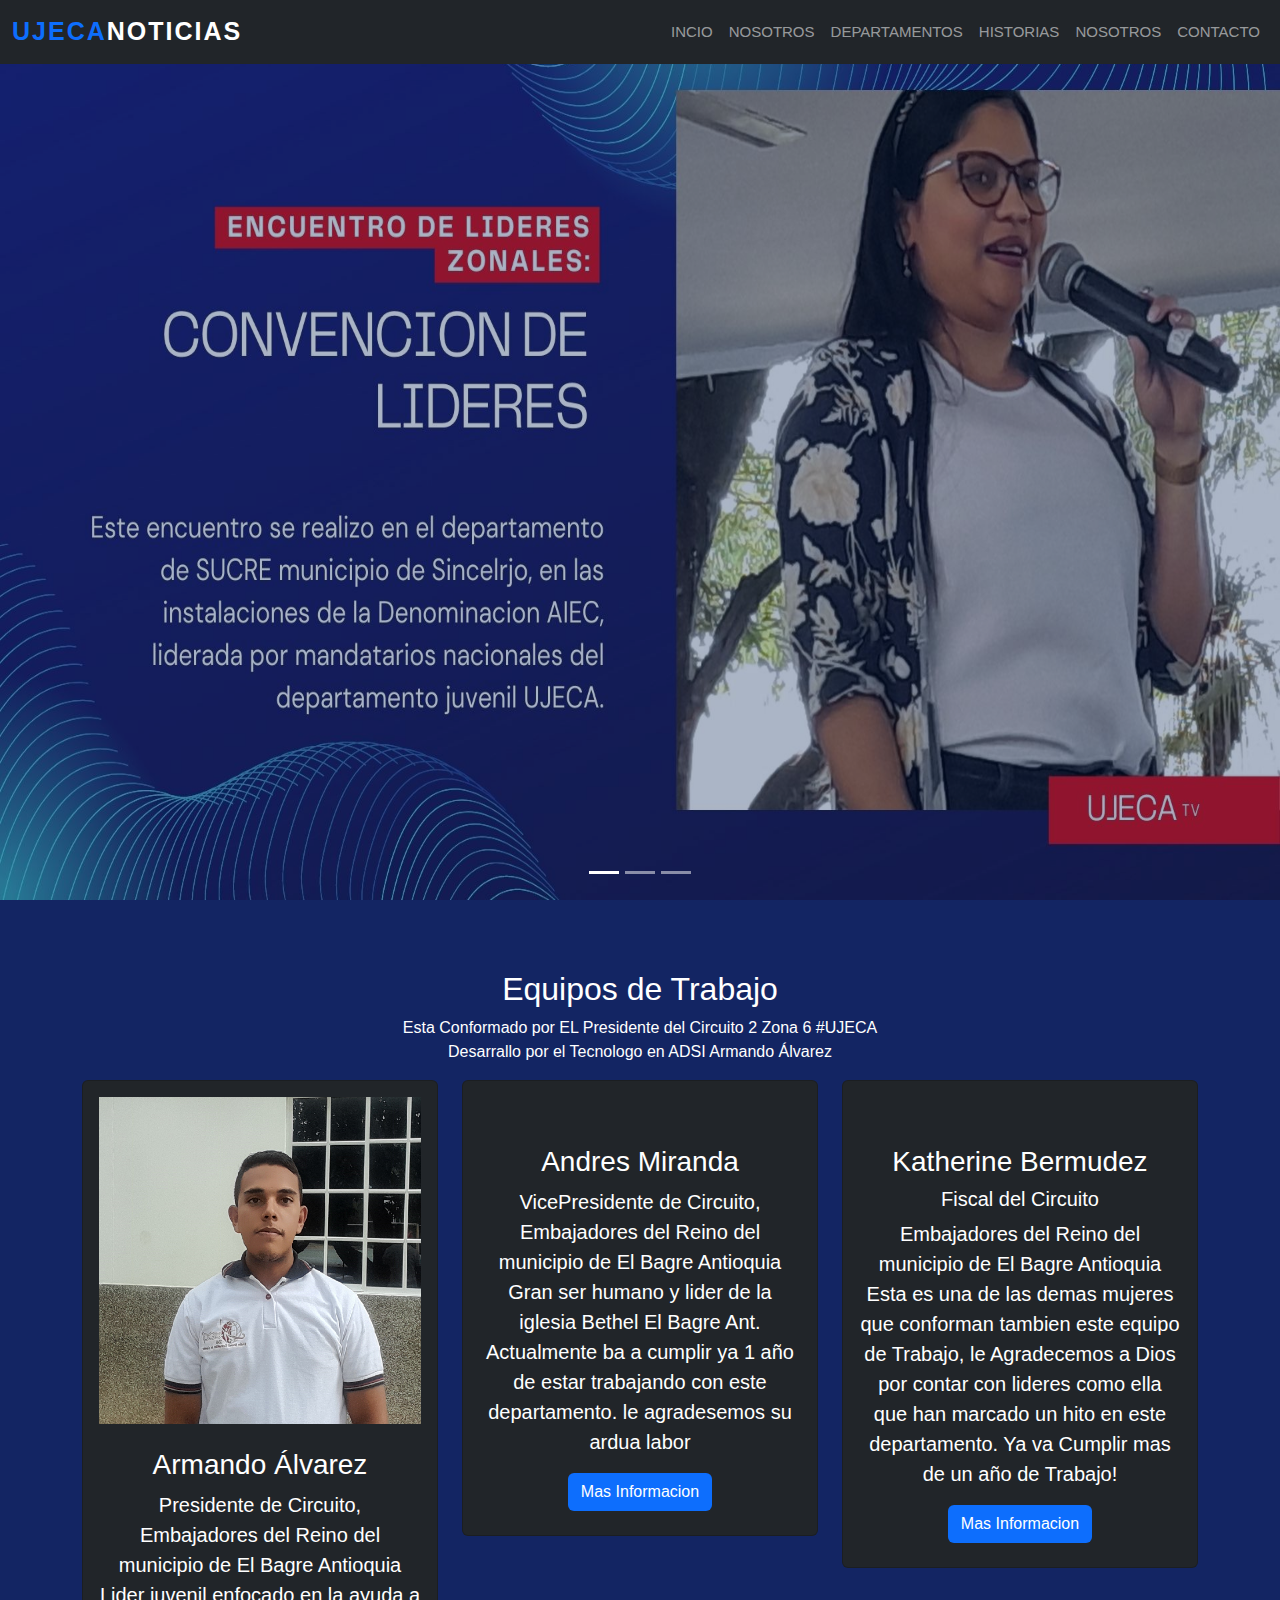
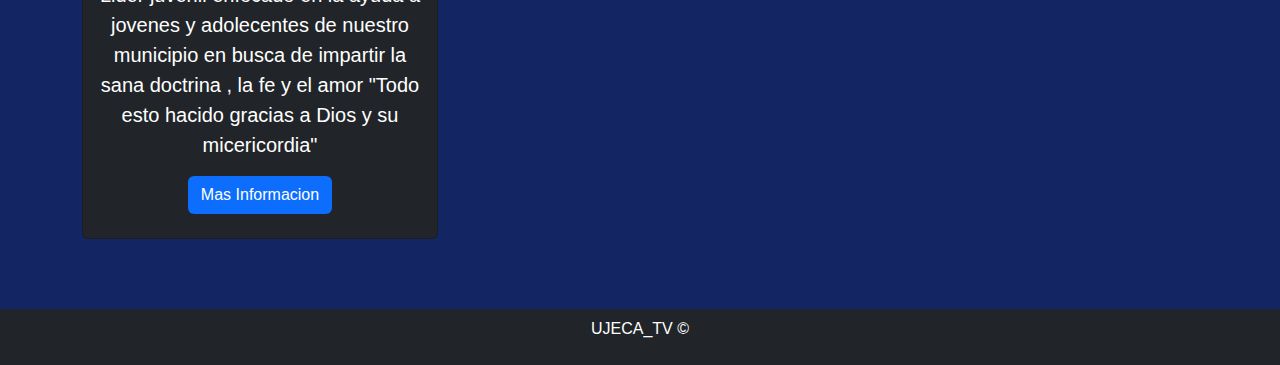
==== Nosotros.html @ 95e1b117 "atual" ====
<!DOCTYPE html>
<html lang="en">

<head>
    <meta charset="UTF-8">
    <meta http-equiv="X-UA-Compatible" content="IE=edge">
    <meta name="viewport" content="width=device-width, initial-scale=1.0">
    <title>Nosotros</title>
    <link href="https://cdn.jsdelivr.net/npm/bootstrap@5.3.0-alpha1/dist/css/bootstrap.min.css" rel="stylesheet">
    <link rel="stylesheet" href="https://cdn.jsdelivr.net/npm/bootstrap-icon@1.7.2/font/bootstrap-icon.css">
    <link rel="stylesheet" href="style.css">
</head>
</head>

<body>
    <nav class="navbar navbar-expand-md navbar-dark fixed-top bg-dark ">
        <div class="container-fluid">

            <a href="#" class="navbar-brand"> <span class="text-primary"> UJECA</span>Noticias</a>
            <button class="navbar-toggler" type="button" data-bs-toggle="collapse" data-bs-target="#navbarS"
                aria-controls="nabvarS" aria-expanded="false" aria-label="Toggle navigation">
                <span class="navbar-toggler-icon"></span>

            </button>
            <div class="collapse navbar-collapse" id="navbarS">
                <ul class="navbar-nav ms-auto mb-2 mb-lg-0">

                    <li class="nav-item">
                        <a href="index.html" class="nav-link">Incio</a>
                    </li>
                    <li class="nav-item">
                        <a href="Nosotros.html" class="nav-link">Nosotros</a>
                    </li>
                    <li class="nav-item">
                        <a href="#" class="nav-link">Departamentos</a>
                    </li>
                    <li class="nav-item">
                        <a href="Historias.html" class="nav-link">Historias</a>
                    </li>
                    <li class="nav-item">
                        <a href="#" class="nav-link">Nosotros</a>
                    </li>
                    <li class="nav-item">
                        <a href="#" class="nav-link">Contacto</a>
                    </li>
                </ul>

            </div>
        </div>

    </nav>

    <div id="carouselE" class="carousel slide" data-bs-ride="carousel">
        <div class="carousel-indicators">
            <button type="button" data-bs-target="#carouselE" data-bs-slide-to="0" class="active" aria-current="true"
                aria-label="Slide 1"></button>

            <button type="button" data-bs-target="#carouselE" data-bs-slide-to="1" aria-current="true"
                aria-label="Slide 2"></button>
            <button type="button" data-bs-target="#carouselE" data-bs-slide-to="2" aria-current="true"
                aria-label="Slide 3"></button>

        </div>
        <div class="carousel-inner">
            <div class="carousel-item active">
                <img src="img/Morado Turquesa y Amarillo Ilustrativo Personaje Entrenamiento  Video Explicativo.png"
                    class="d-block w-100" alt="">
            </div>

            <div class="carousel-item active">
                <img src="img/Tu Canal favorito.png" class="d-block w-100" alt="">
            </div>
            <div class="carousel-item active">
                <img src="img/2.jpg" class="d-block w-100" alt="">
            </div>

        </div>

    </div>
    <section class="portfolio section-padding">

        <div class="container">

            <div class="row">
                <div class="col-md-12">
                    <div class="section-header text-center text-white pb-8">
                        <h2>Equipos de Trabajo</h2>
                        <p>Esta Conformado por EL Presidente del Circuito 2 Zona 6 #UJECA <br> Desarrallo por el Tecnologo en ADSI Armando Álvarez</p>

                    </div>

                </div>
            </div>
            <div class="row">
                <div class="col-12 col-md-12 col-lg-4">
                    <div class="card text-linght text-center bg-dark pb-2 ">
                        <div class="card-body text-white">
                            <div class="img-area mb-4">
                                <img src="img/fundador.png" class="img-fluid" alt="">

                            </div>
                            <h3>Armando Álvarez</h3>
                            <p class="lead">
                                Presidente de Circuito, Embajadores del Reino del municipio de El Bagre Antioquia
                               Lider juvenil enfocado en la ayuda a jovenes y adolecentes de nuestro municipio en busca de impartir la sana doctrina , la fe y el amor 
                               "Todo esto hacido gracias a Dios y su micericordia"
                            </p>
                            <button class="btn bg-primary text-white"> Mas Informacion</button>
                        </div>
                    </div>
                </div>
                <div class="col-12 col-md-12 col-lg-4">
                    <div class="card text-linght text-center bg-dark pb-2 ">
                        <div class="card-body text-white">
                            <div class="img-area mb-4">
                                <img src="img/portada-2.png" class="img-fluid" alt="">

                            </div>
                            <h3>Andres Miranda</h3>
                            <p class="lead">
                                VicePresidente de Circuito, Embajadores del Reino del municipio de El Bagre Antioquia
                                 Gran ser humano y lider de la iglesia Bethel El Bagre Ant.
                                Actualmente ba a cumplir ya 1 año de estar trabajando con este departamento.
                                le agradesemos su ardua labor
                            </p>
                            <button class="btn bg-primary text-white"> Mas Informacion</button>
                        </div>
                    </div>
                </div>
                <div class="col-12 col-md-12 col-lg-4">
                    <div class="card text-linght text-center bg-dark pb-2 ">
                        <div class="card-body text-white">
                            <div class="img-area mb-4">
                                <img src="img/portada-3.png" class="img-fluid" alt="">

                            </div>
                            <h3>Katherine Bermudez</h3>
                            <h5>Fiscal del Circuito</h5>
                            <p class="lead">
                                Embajadores del Reino del municipio de El Bagre Antioquia
                                Esta es una de las demas mujeres que conforman tambien este equipo de Trabajo, le Agradecemos a Dios por contar
                                con lideres como ella que han marcado un hito en este departamento.
                                Ya va Cumplir mas de un año de Trabajo!
                            </p>                            
                            <button class="btn bg-primary text-white"> Mas Informacion</button>
                        </div>
                    </div>
                </div>

            </div>
        </div>

    </section>

    <footer class="bg-dark p-2 text-center">
        <div class="container">
            <p class="text-white"> UJECA_TV &copy;</p>
        </div>
    </footer>


    <script src="https://cdn.jsdelivr.net/npm/bootstrap@5.3.0-alpha1/dist/js/bootstrap.bundle.min.js"
        integrity="sha384-w76AqPfDkMBDXo30jS1Sgez6pr3x5MlQ1ZAGC+nuZB+EYdgRZgiwxhTBTkF7CXvN"
        crossorigin="anonymous"></script>

</body>

</html>
---- style.css ----
*{
    font-family: Arial, Helvetica, sans-serif;
}

body{
    background: #132563;
}

.section-padding{
    padding: 70px 0;
}

.carousel-item {
    height: 100vh;
    min-height: 380px;
    
    
}

.carousel-caption {
 bottom: 200px;
 z-index: 2;
}
.carousel-caption h5{
    font-size: 45px;
    text-transform: uppercase;
    letter-spacing: 2px;
    margin-top: 25px;
}
 
.carousel-caption p {
    width: 60%;
    margin: auto;
    font-size: 18px;
    line-height: 1.9;
}

.carousel-inner::before{
    content: '';
    position: absolute;
    width: 100%;
    height: 100%;
    top: 0;
    left: 0;
    background: rgba(0, 30, 82, 0.327);
    z-index: 1;
}


.navbar-nav a{
    font-size: 15px;
    text-transform: uppercase;
    font-weight: 500;
}
.navbar-dark .navbar-brand{
    color: #fff;
    font-size: 25px;
    text-transform: uppercase;
    font-weight: bold;
    letter-spacing: 2px;

}

.navbar-light .navbar-brand:focus, .navbar-light .navbar-brand:hover{
    color: #000;
}

.w-100 {
    height: 100vh;

}

.navbar-toggler {
    padding: 1px 5px;
    font-size: 18px;
    line-height: 0.3;
}

.services .card-body i {
    font-size: 50px;

}

.team .card-body i{
    font-size: 20px;
}

@media(max-width: 767px ) {
    .navbar-nav{
        text-align: center;
    }

    .carousel-item{
        height: 70vh;
    }

    .w-100{
        height: 70vh;
    }

    .carousel-caption{
        bottom: 125px;
    }
    .carousel-caption h5{
        font-size: 17pxs;
    }
    .carousel-caption a{
        padding: 10px 15px;
        font-size: 15px;
    }
    .carousel-caption p{
        width: 100%;
        line-height: 1.7;
        font-size: 12px;

    }
    .about-text{
        padding-top: 50px;
    }
    .card {
        margin-bottom: 30px;
    }
    .section-padding{
        padding: 50px 0;
    }
}
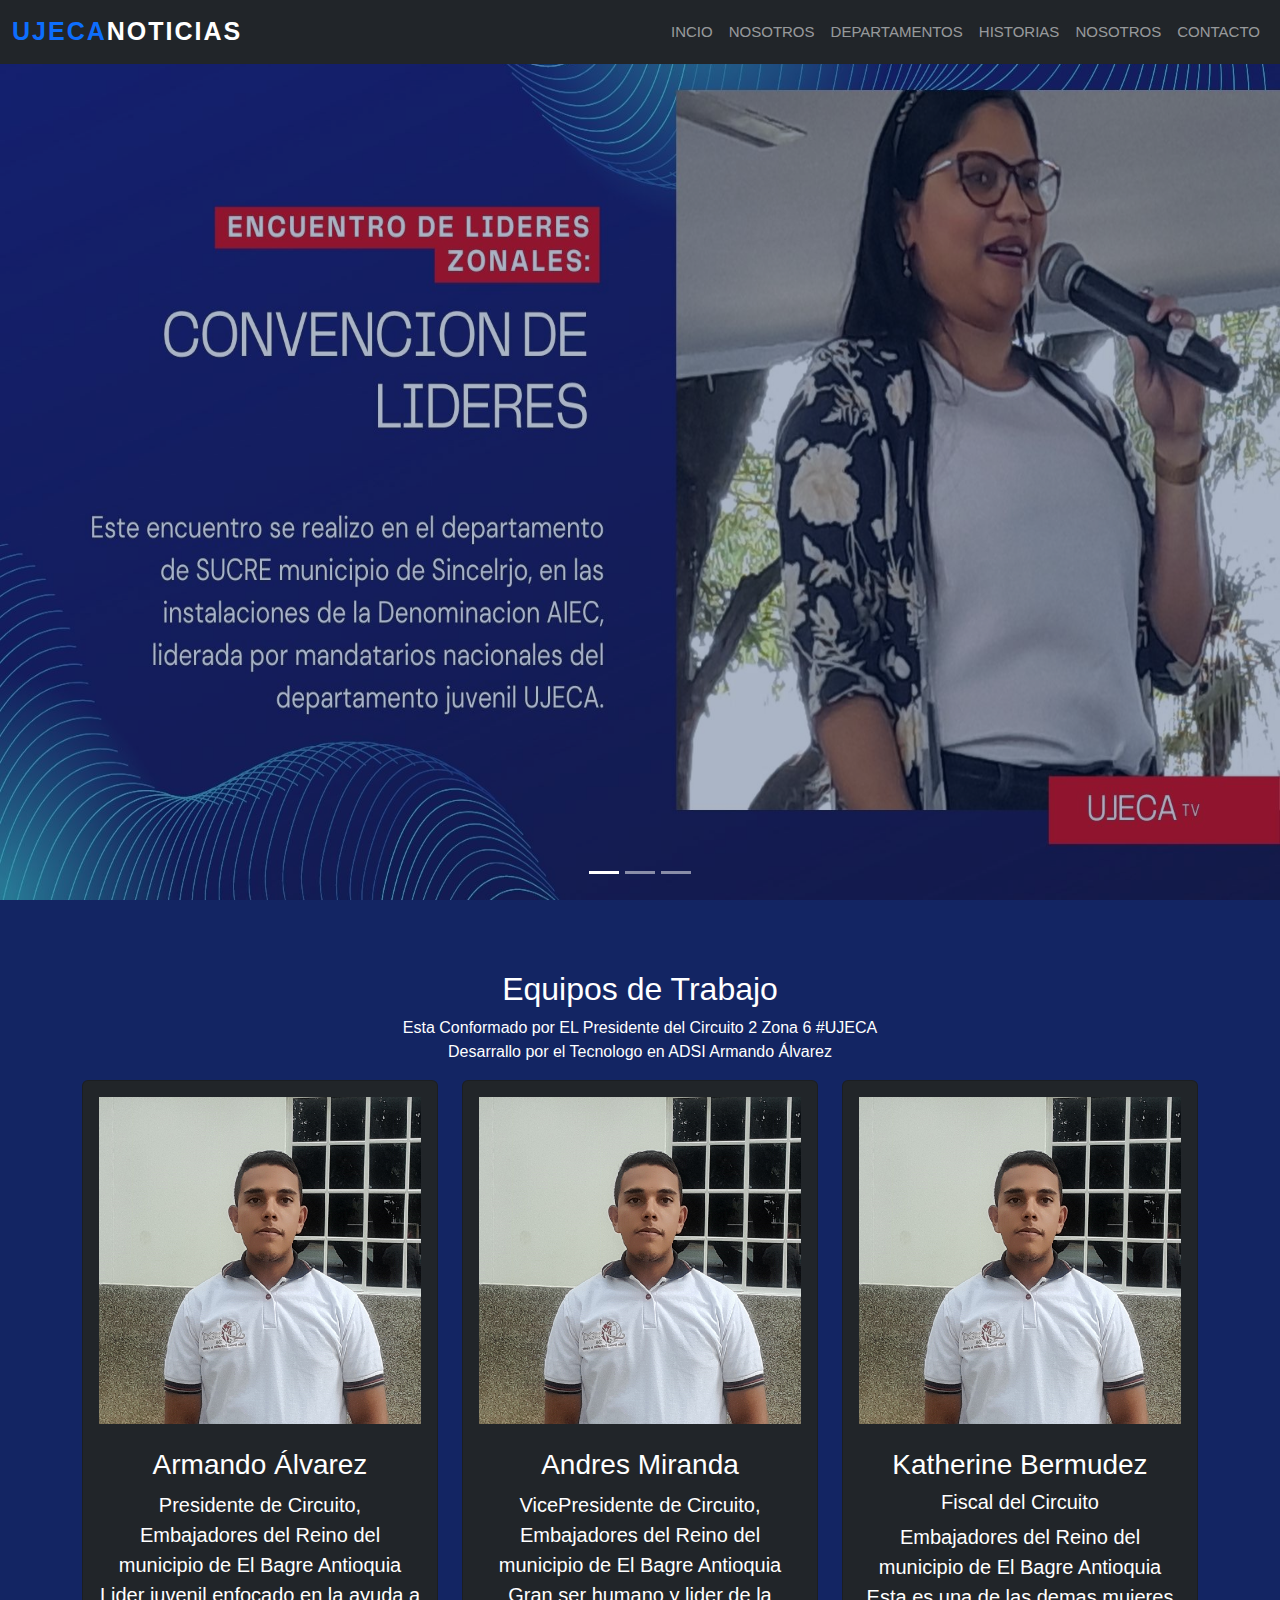
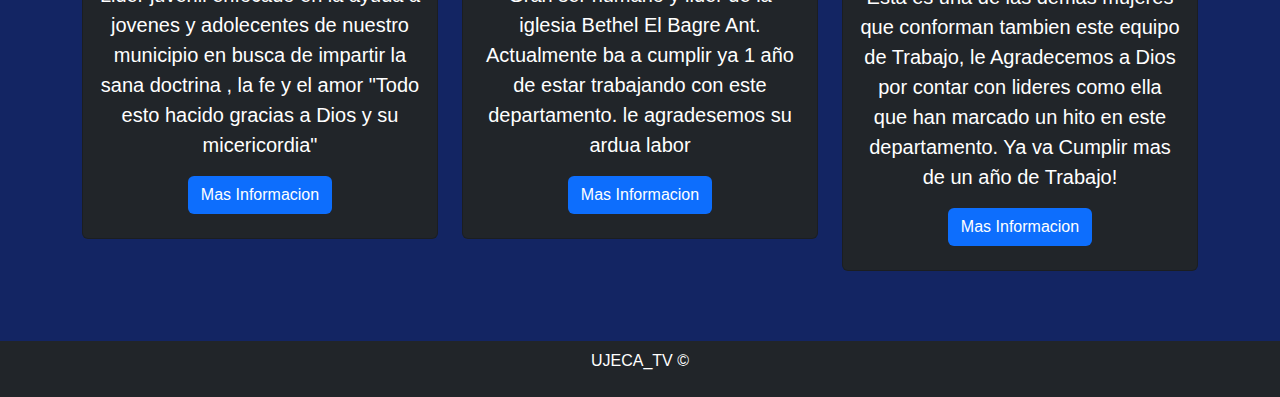
==== commit 5b824bf4: "jol" ====
--- a/Nosotros.html
+++ b/Nosotros.html
@@ -68,7 +68,7 @@
             </div>
 
             <div class="carousel-item active">
-                <img src="img/Tu Canal favorito.png" class="d-block w-100" alt="">
+                <img src="img/ujeca-1.png" class="d-block w-100" alt="">
             </div>
             <div class="carousel-item active">
                 <img src="img/2.jpg" class="d-block w-100" alt="">
@@ -113,7 +113,7 @@
                     <div class="card text-linght text-center bg-dark pb-2 ">
                         <div class="card-body text-white">
                             <div class="img-area mb-4">
-                                <img src="img/portada-2.png" class="img-fluid" alt="">
+                                <img src="img/fundador.png" class="img-fluid" alt="">
 
                             </div>
                             <h3>Andres Miranda</h3>
@@ -131,7 +131,7 @@
                     <div class="card text-linght text-center bg-dark pb-2 ">
                         <div class="card-body text-white">
                             <div class="img-area mb-4">
-                                <img src="img/portada-3.png" class="img-fluid" alt="">
+                                <img src="img/fundador.png" class="img-fluid" alt="">
 
                             </div>
                             <h3>Katherine Bermudez</h3>
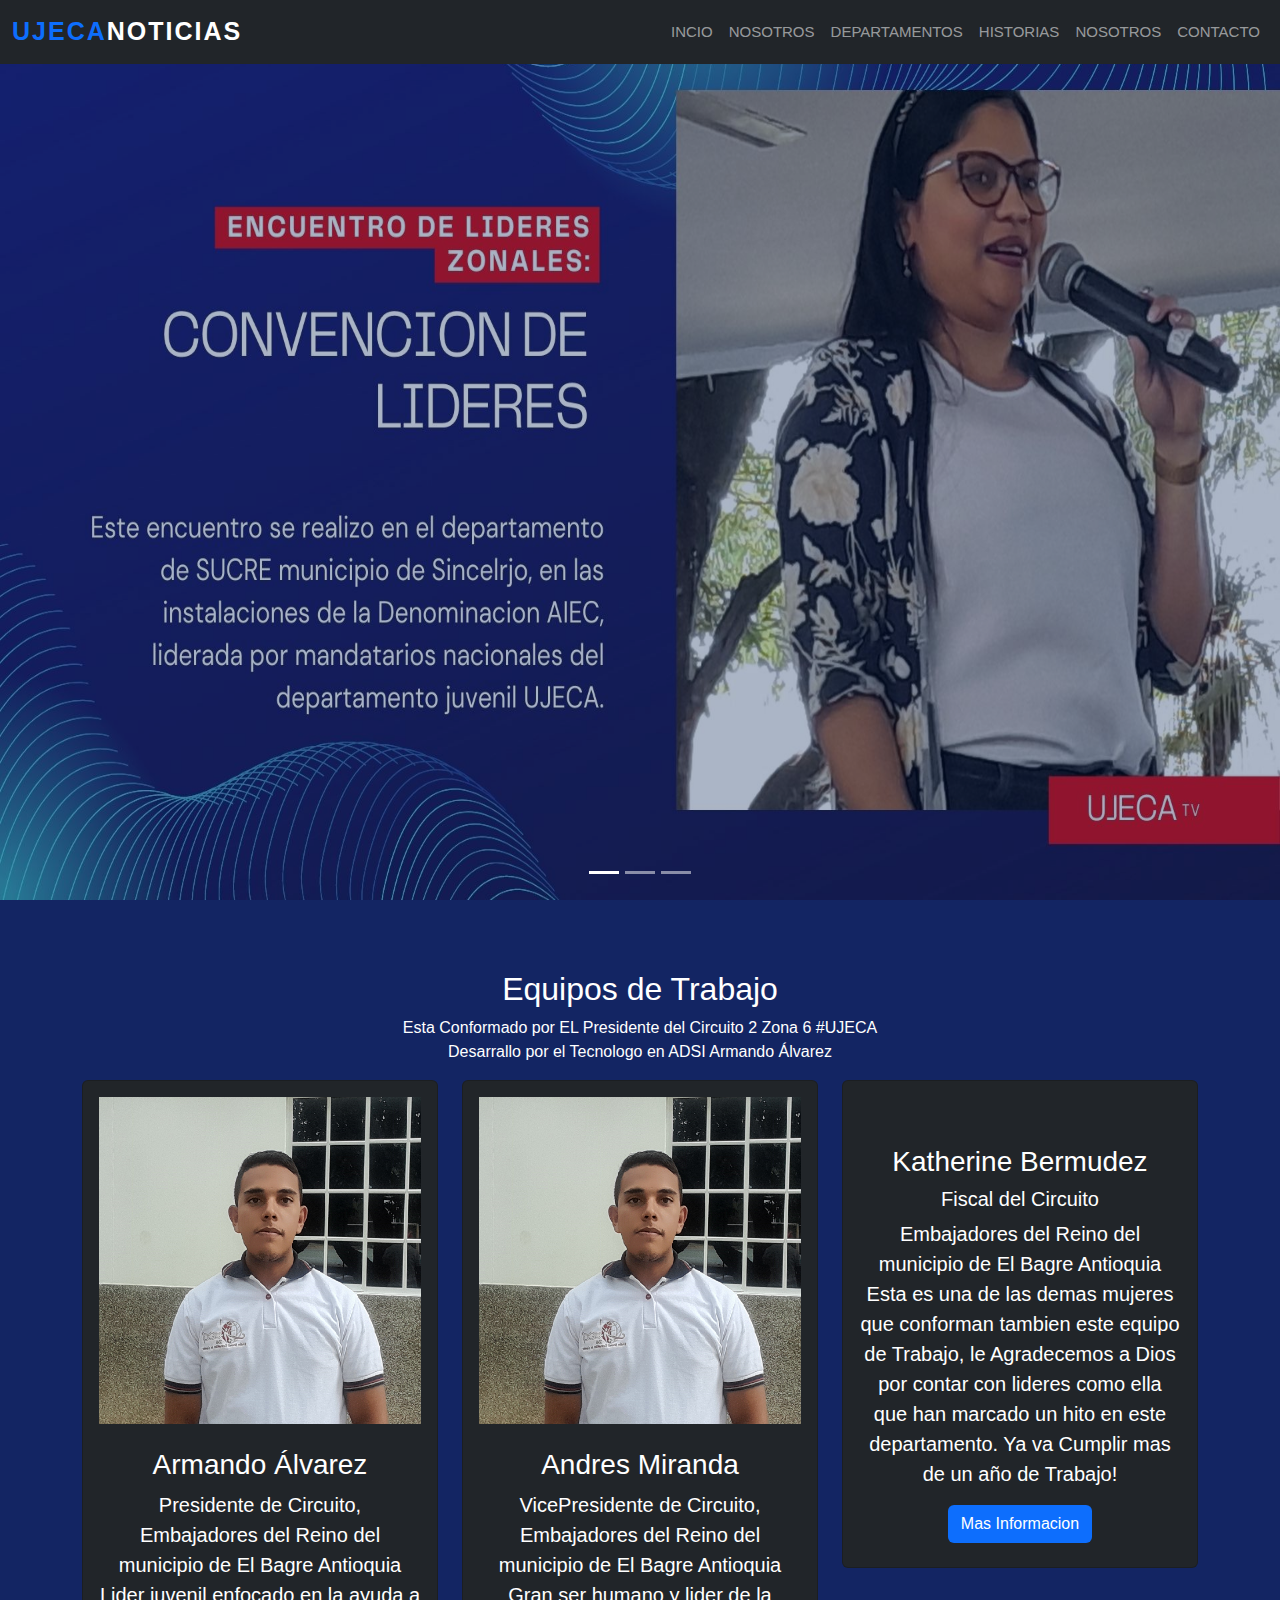
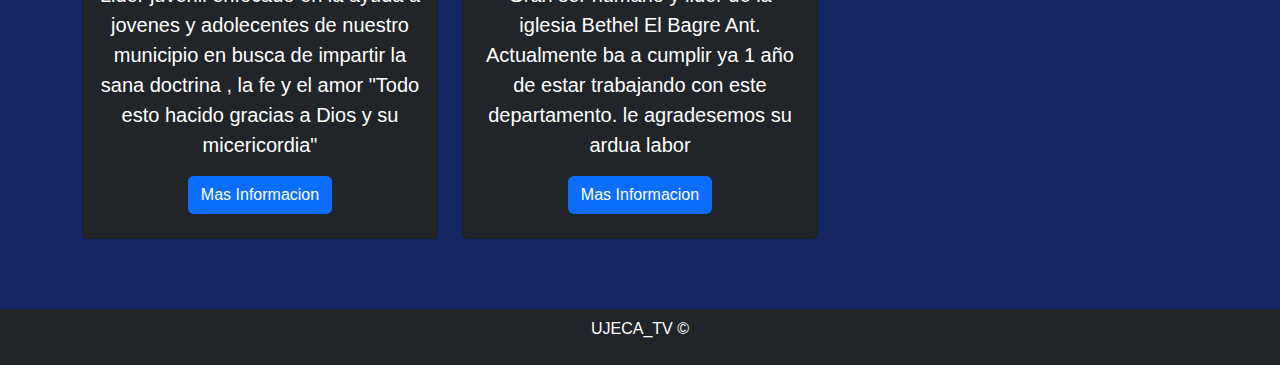
==== commit 3ad5a007: "uilo" ====
--- a/Nosotros.html
+++ b/Nosotros.html
@@ -131,7 +131,7 @@
                     <div class="card text-linght text-center bg-dark pb-2 ">
                         <div class="card-body text-white">
                             <div class="img-area mb-4">
-                                <img src="img/fundador.png" class="img-fluid" alt="">
+                                <img src="img/portada2.png" class="img-fluid" alt="">
 
                             </div>
                             <h3>Katherine Bermudez</h3>
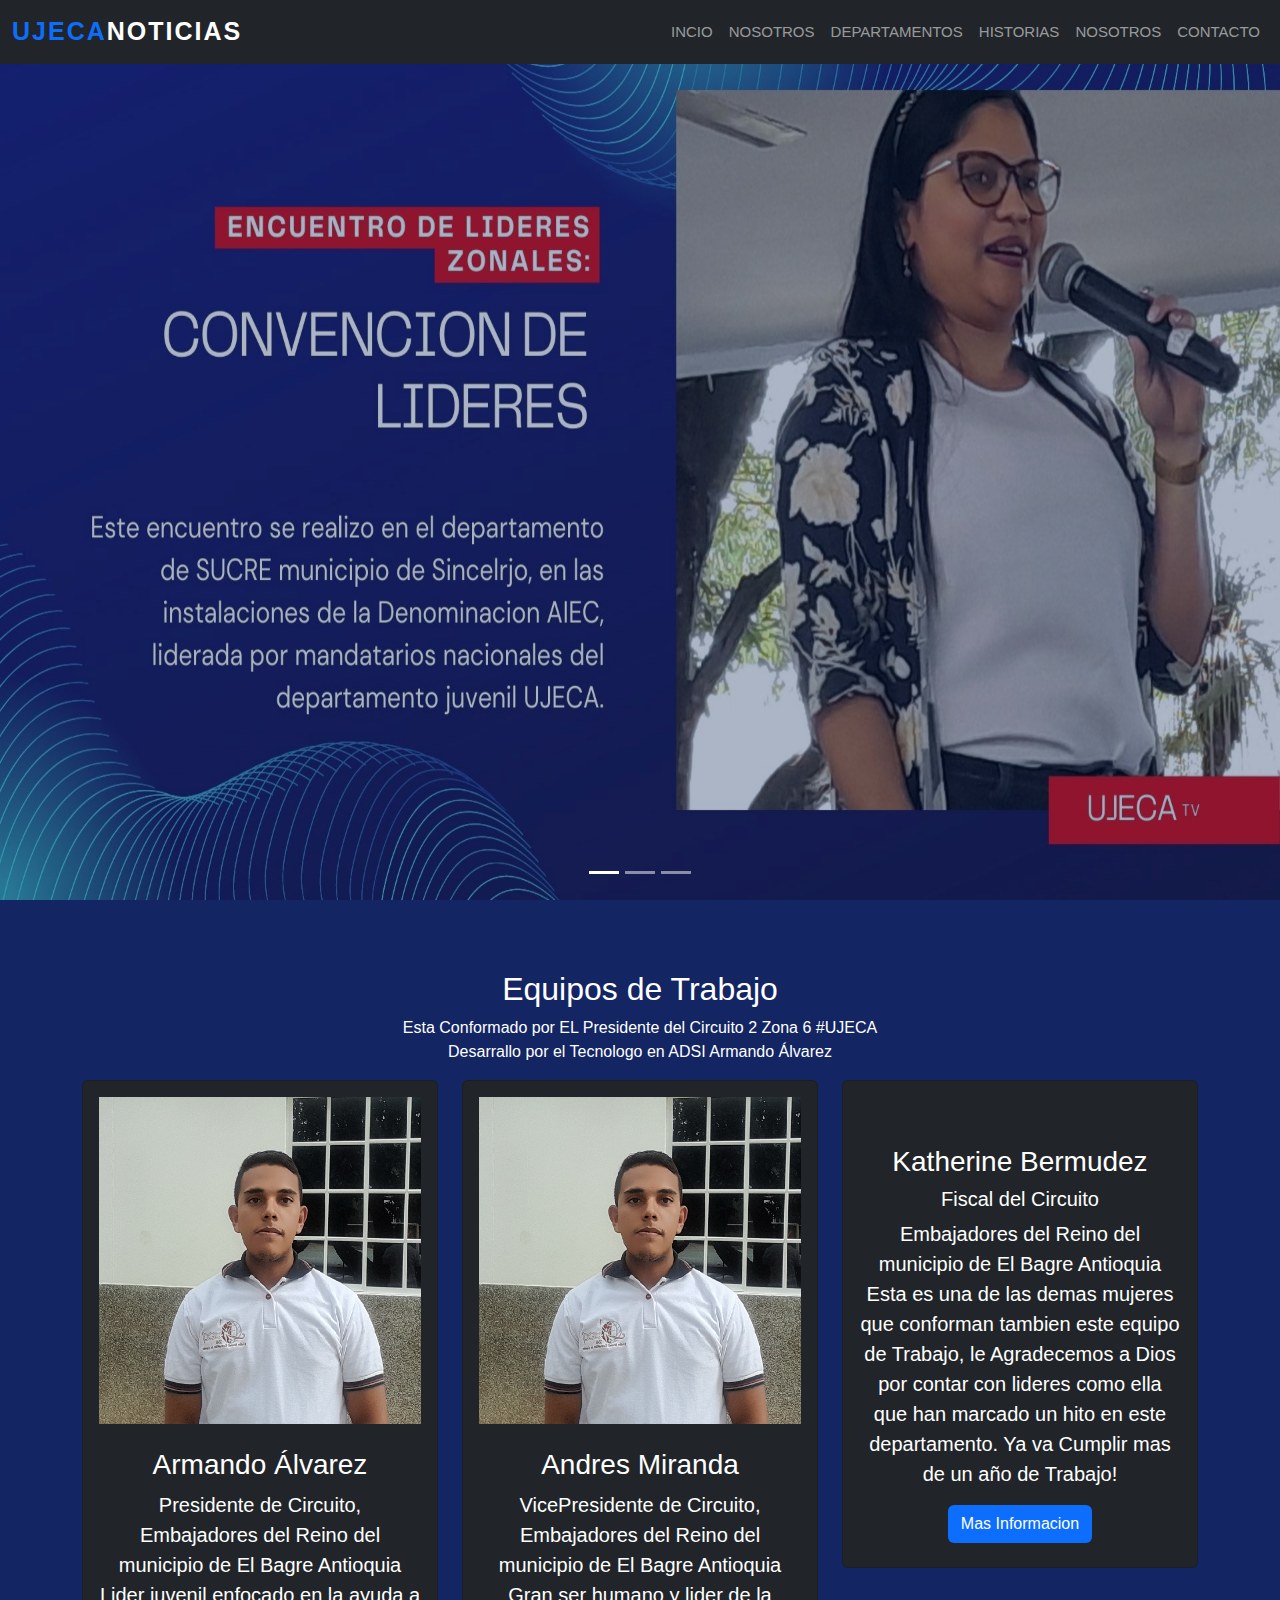
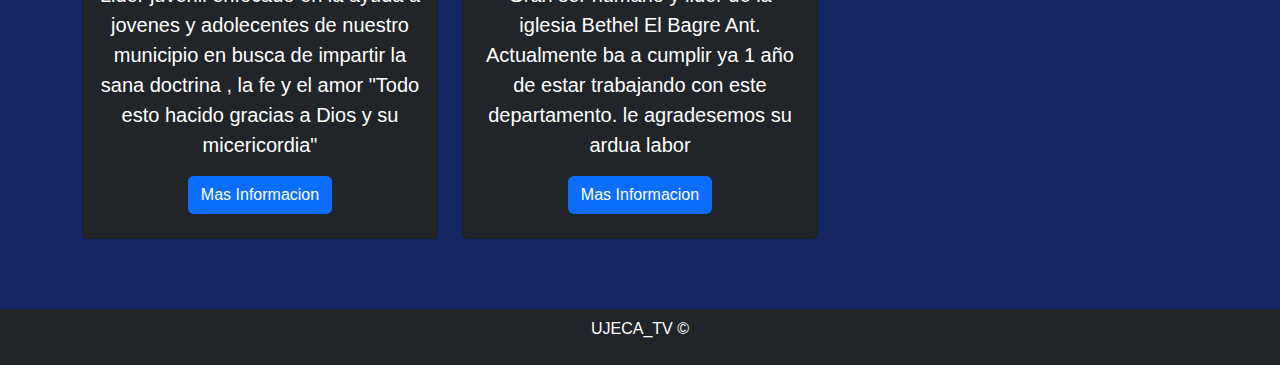
==== commit 258b2d87: "ad" ====
--- a/Nosotros.html
+++ b/Nosotros.html
@@ -63,12 +63,12 @@
         </div>
         <div class="carousel-inner">
             <div class="carousel-item active">
-                <img src="img/Morado Turquesa y Amarillo Ilustrativo Personaje Entrenamiento  Video Explicativo.png"
+                <img src="img/fonfo.jpg"
                     class="d-block w-100" alt="">
             </div>
 
             <div class="carousel-item active">
-                <img src="img/ujeca-1.png" class="d-block w-100" alt="">
+                <img src="img/ucar.png" class="d-block w-100" alt="">
             </div>
             <div class="carousel-item active">
                 <img src="img/2.jpg" class="d-block w-100" alt="">
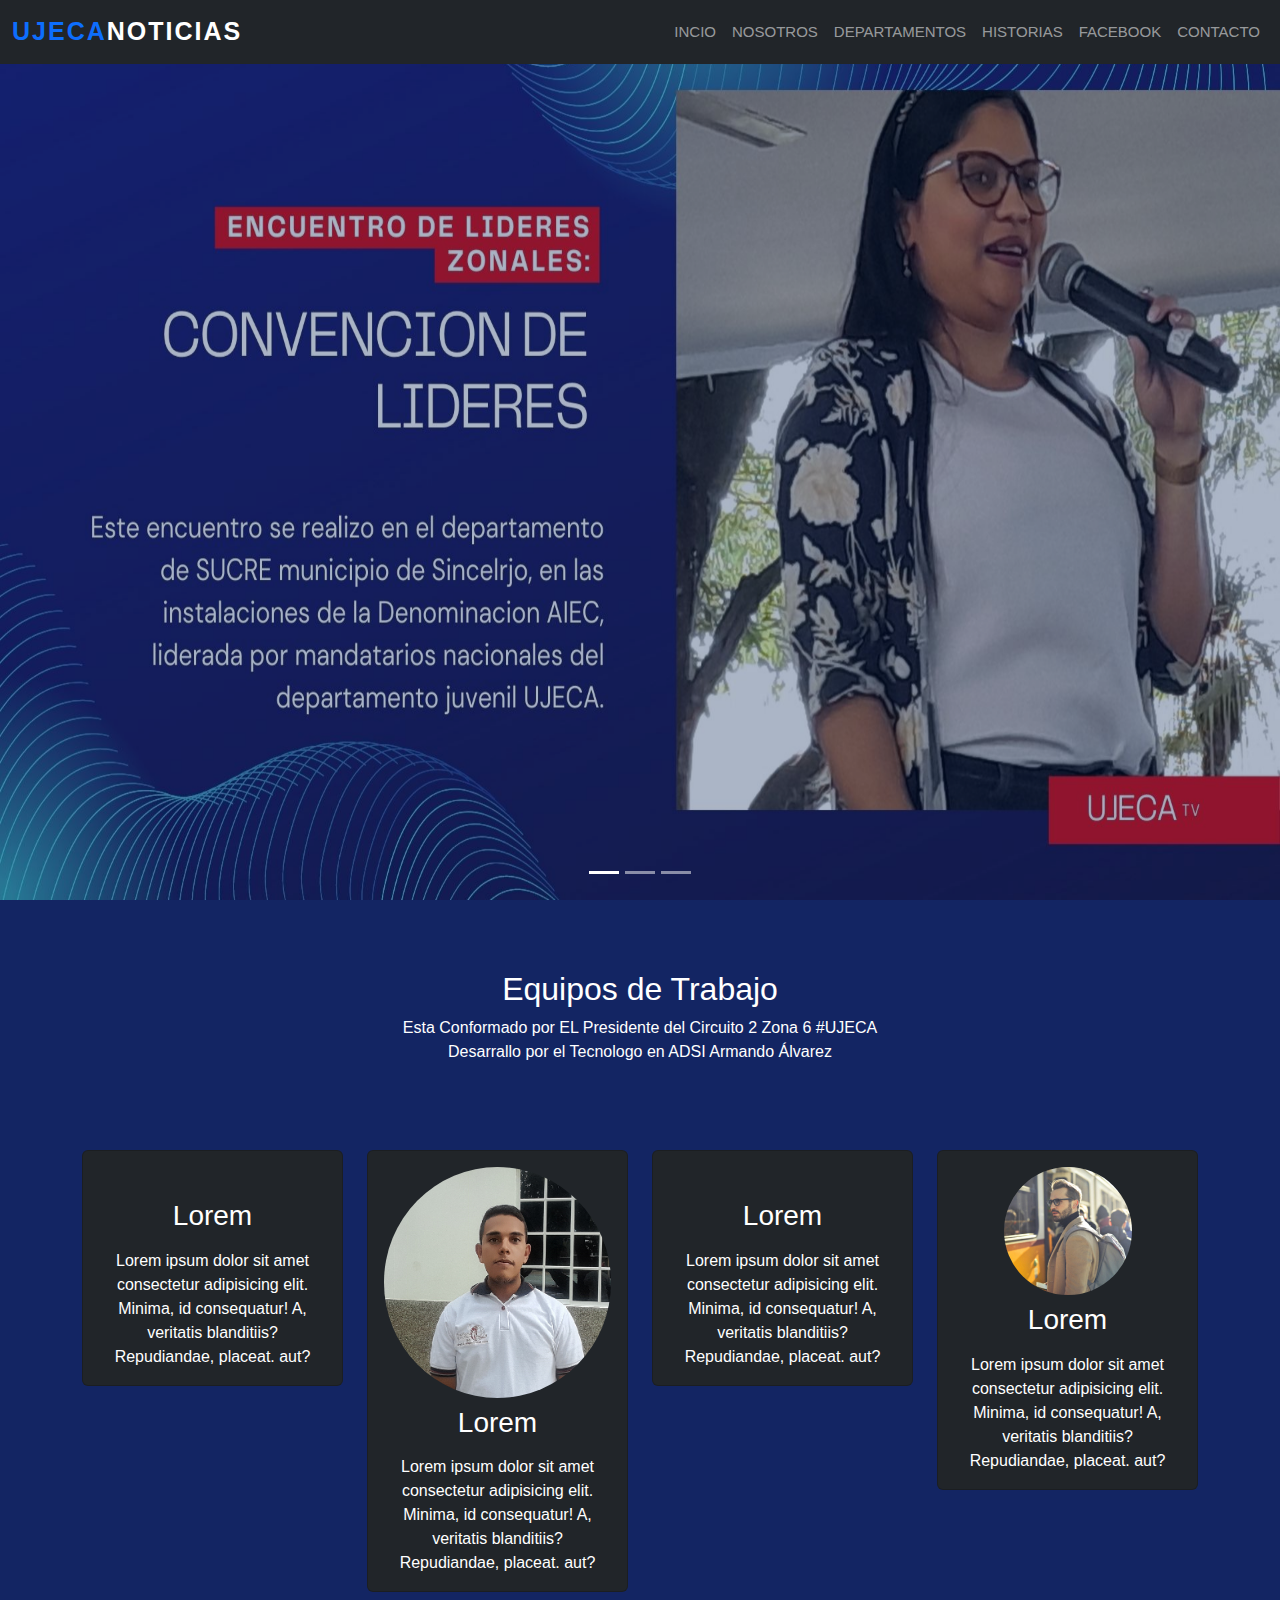
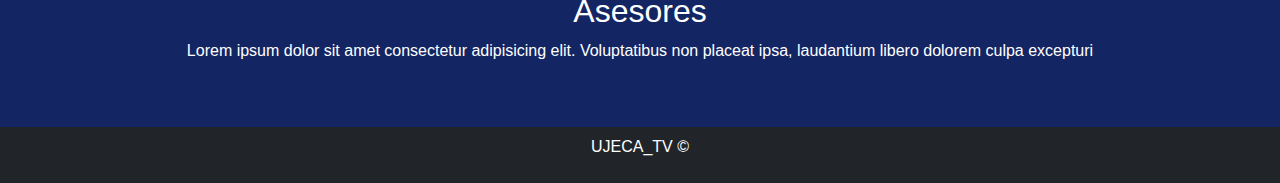
==== commit 76cbcd16: "actual" ====
--- a/Nosotros.html
+++ b/Nosotros.html
@@ -38,7 +38,7 @@
                         <a href="Historias.html" class="nav-link">Historias</a>
                     </li>
                     <li class="nav-item">
-                        <a href="#" class="nav-link">Nosotros</a>
+                        <a href="#" class="nav-link">Facebook</a>
                     </li>
                     <li class="nav-item">
                         <a href="#" class="nav-link">Contacto</a>
@@ -63,12 +63,11 @@
         </div>
         <div class="carousel-inner">
             <div class="carousel-item active">
-                <img src="img/fonfo.jpg"
-                    class="d-block w-100" alt="">
+                <img src="img/num.jpg"class="d-block w-100" alt="">
             </div>
 
             <div class="carousel-item active">
-                <img src="img/ucar.png" class="d-block w-100" alt="">
+                <img src="img/ucecar.jpg" class="d-block w-100" alt="">
             </div>
             <div class="carousel-item active">
                 <img src="img/2.jpg" class="d-block w-100" alt="">
@@ -91,66 +90,95 @@
 
                 </div>
             </div>
-            <div class="row">
-                <div class="col-12 col-md-12 col-lg-4">
-                    <div class="card text-linght text-center bg-dark pb-2 ">
-                        <div class="card-body text-white">
-                            <div class="img-area mb-4">
-                                <img src="img/fundador.png" class="img-fluid" alt="">
-
+           
+        </section>
+        <section class="team secction-padding">
+            <div class="container">
+                  
+    
+                    <div class="row">
+    
+    
+                        <div class="col-12 col-md-6 col-lg-3">
+                            <div class="card text-center bg-dark">
+                                <div class="card-body text-white">
+                                    <img src="img/portada2.png" class="img-fluid rounded-circle" alt="">
+                                    <h3 class="card-title py-2">Lorem</h3>
+                                    <p class="card-text">
+                                        Lorem ipsum dolor sit amet consectetur adipisicing elit. Minima, id consequatur! A,
+                                        veritatis blanditiis? Repudiandae, placeat.
+                                        aut?
+                                    </p>                                
+                                </div>
                             </div>
-                            <h3>Armando Álvarez</h3>
-                            <p class="lead">
-                                Presidente de Circuito, Embajadores del Reino del municipio de El Bagre Antioquia
-                               Lider juvenil enfocado en la ayuda a jovenes y adolecentes de nuestro municipio en busca de impartir la sana doctrina , la fe y el amor 
-                               "Todo esto hacido gracias a Dios y su micericordia"
-                            </p>
-                            <button class="btn bg-primary text-white"> Mas Informacion</button>
                         </div>
-                    </div>
-                </div>
-                <div class="col-12 col-md-12 col-lg-4">
-                    <div class="card text-linght text-center bg-dark pb-2 ">
-                        <div class="card-body text-white">
-                            <div class="img-area mb-4">
-                                <img src="img/fundador.png" class="img-fluid" alt="">
-
+    
+                        <div class="col-12 col-md-6 col-lg-3">
+                            <div class="card text-center bg-dark">
+                                <div class="card-body text-white">
+                                    <img src="img/fundador.png" class="img-fluid rounded-circle" alt="">
+                                    <h3 class="card-title py-2">Lorem</h3>
+                                    <p class="card-text">
+                                        Lorem ipsum dolor sit amet consectetur adipisicing elit. Minima, id consequatur! A,
+                                        veritatis blanditiis? Repudiandae, placeat.
+                                        aut?
+                                    </p>
+                                 
+    
+                                </div>
+    
                             </div>
-                            <h3>Andres Miranda</h3>
-                            <p class="lead">
-                                VicePresidente de Circuito, Embajadores del Reino del municipio de El Bagre Antioquia
-                                 Gran ser humano y lider de la iglesia Bethel El Bagre Ant.
-                                Actualmente ba a cumplir ya 1 año de estar trabajando con este departamento.
-                                le agradesemos su ardua labor
-                            </p>
-                            <button class="btn bg-primary text-white"> Mas Informacion</button>
+    
                         </div>
-                    </div>
-                </div>
-                <div class="col-12 col-md-12 col-lg-4">
-                    <div class="card text-linght text-center bg-dark pb-2 ">
-                        <div class="card-body text-white">
-                            <div class="img-area mb-4">
-                                <img src="img/portada2.png" class="img-fluid" alt="">
-
+                        <div class="col-12 col-md-6 col-lg-3">
+                            <div class="card text-center bg-dark">
+                                <div class="card-body text-white">
+                                    <img src="img/portada-3.png" class="img-fluid rounded-circle" alt="">
+                                    <h3 class="card-title py-2">Lorem</h3>
+                                    <p class="card-text">
+                                        Lorem ipsum dolor sit amet consectetur adipisicing elit. Minima, id consequatur! A,
+                                        veritatis blanditiis? Repudiandae, placeat.
+                                        aut?
+                                    </p>                                   
+    
+                                </div>
+    
                             </div>
-                            <h3>Katherine Bermudez</h3>
-                            <h5>Fiscal del Circuito</h5>
-                            <p class="lead">
-                                Embajadores del Reino del municipio de El Bagre Antioquia
-                                Esta es una de las demas mujeres que conforman tambien este equipo de Trabajo, le Agradecemos a Dios por contar
-                                con lideres como ella que han marcado un hito en este departamento.
-                                Ya va Cumplir mas de un año de Trabajo!
-                            </p>                            
-                            <button class="btn bg-primary text-white"> Mas Informacion</button>
+    
+                        </div>
+                        <div class="col-12 col-md-6 col-lg-3">
+                            <div class="card text-center bg-dark">
+                                <div class="card-body text-white">
+                                    <img src="img/team-4.jpg" class="img-fluid rounded-circle" alt="">
+                                    <h3 class="card-title py-2">Lorem</h3>
+                                    <p class="card-text">
+                                        Lorem ipsum dolor sit amet consectetur adipisicing elit. Minima, id consequatur! A,
+                                        veritatis blanditiis? Repudiandae, placeat.
+                                        aut?
+                                    </p>
+                                    
+                                </div>
+                            </div>
                         </div>
                     </div>
                 </div>
 
+                <div class="row">
+                    <div class="col-mb-12">
+                        <div class="section-header text-center text-white pb-5">
+                           <h2>Asesores</h2>
+                         <p>
+                            Lorem ipsum dolor sit amet consectetur adipisicing elit. Voluptatibus non placeat ipsa,
+                            laudantium libero dolorem culpa excepturi
+                          </p>
+                        </div>
+                    </div>
+                </div>
+    
             </div>
-        </div>
+    
+        </section>
 
-    </section>
 
     <footer class="bg-dark p-2 text-center">
         <div class="container">
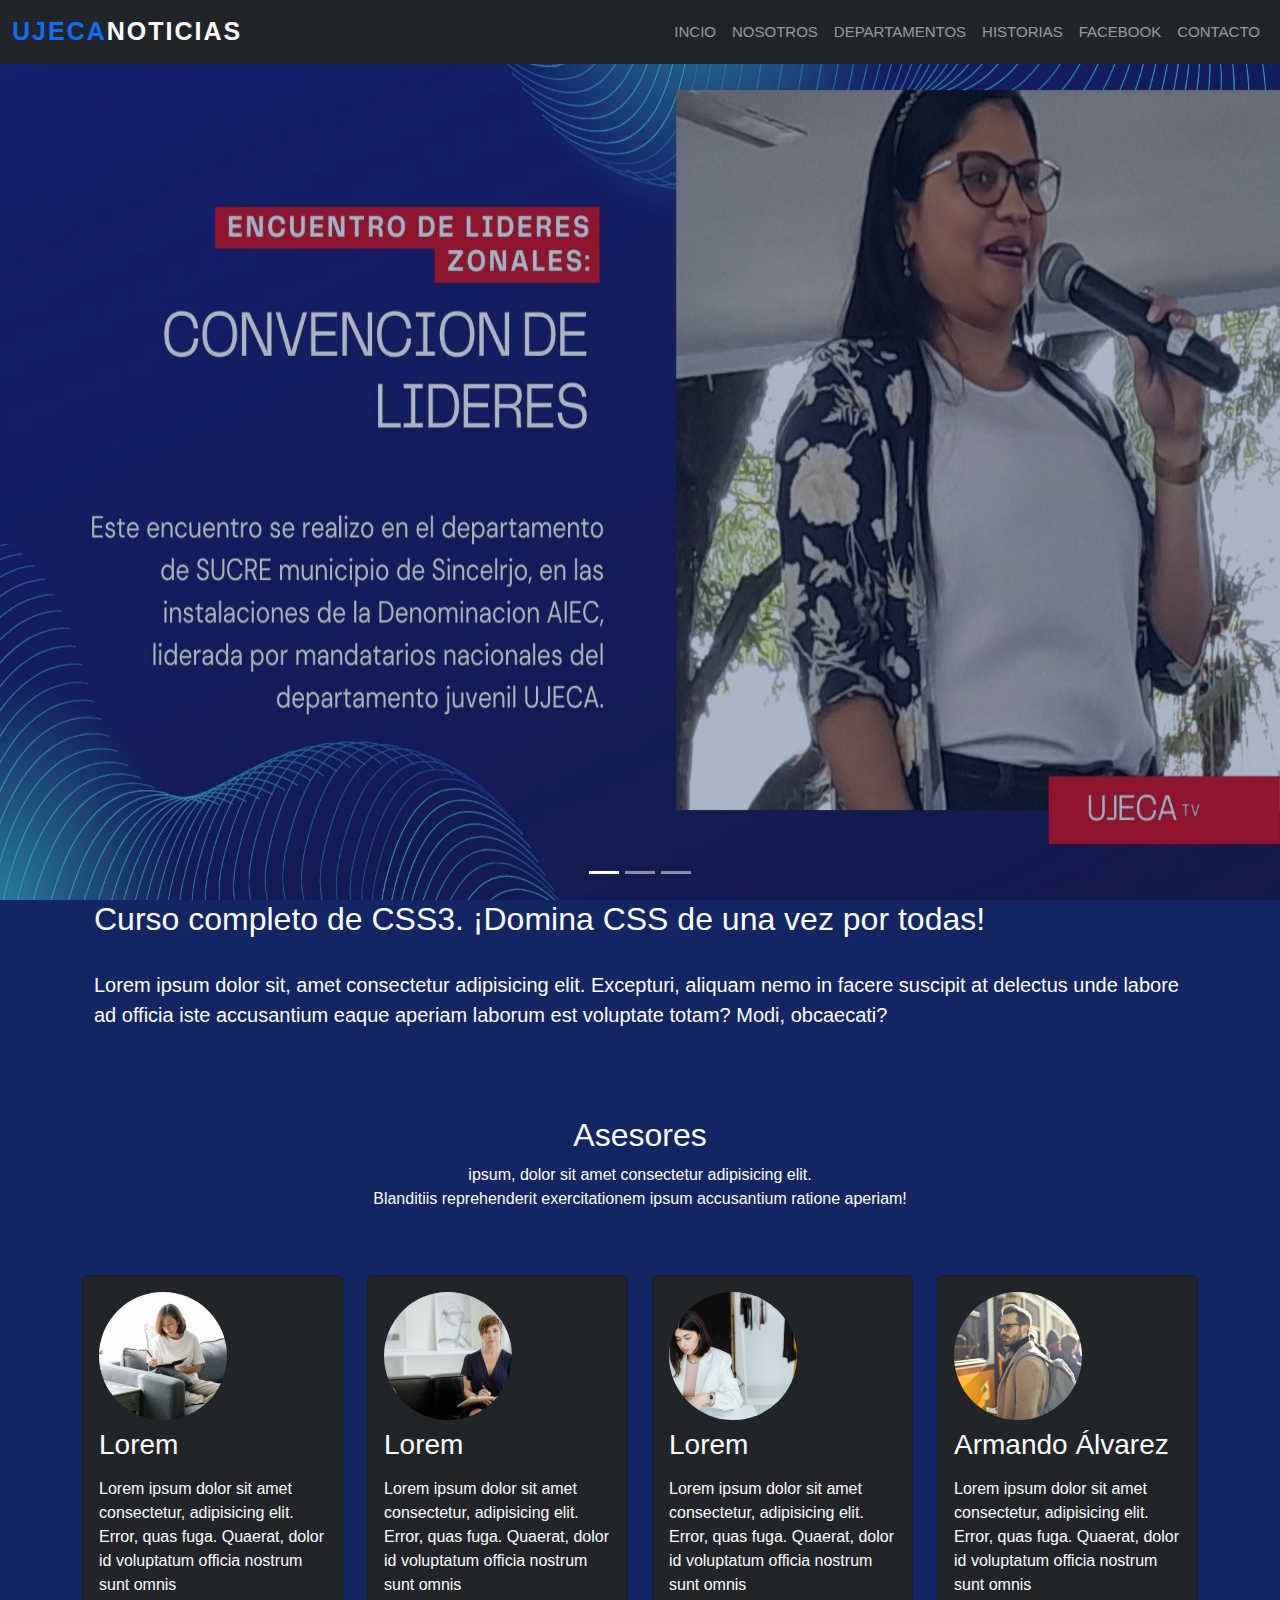
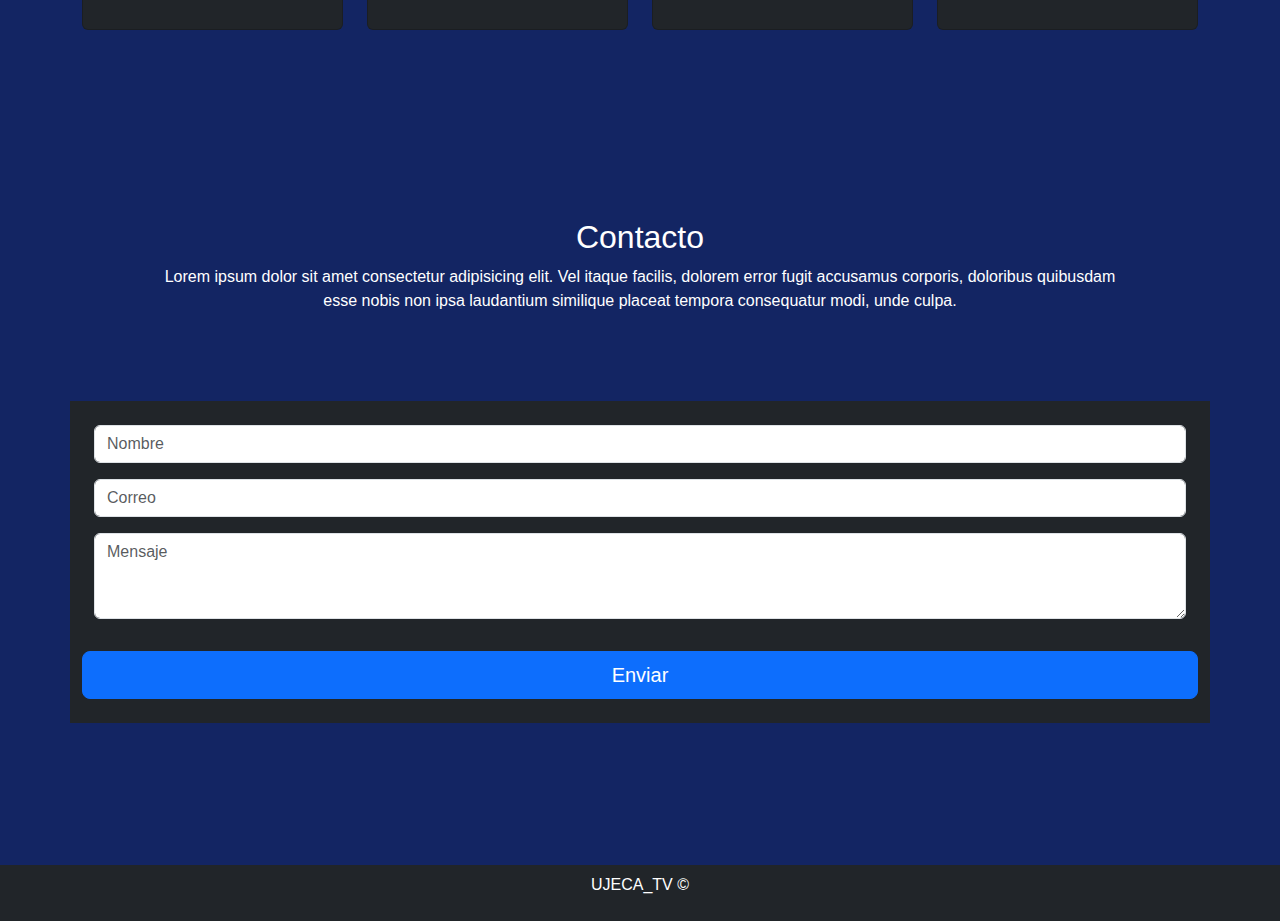
==== commit d1bb7c95: "ujh" ====
--- a/Nosotros.html
+++ b/Nosotros.html
@@ -63,7 +63,7 @@
         </div>
         <div class="carousel-inner">
             <div class="carousel-item active">
-                <img src="img/num.jpg"class="d-block w-100" alt="">
+                <img src="img/3.jpg"class="d-block w-100" alt="">
             </div>
 
             <div class="carousel-item active">
@@ -76,109 +76,173 @@
         </div>
 
     </div>
-    <section class="portfolio section-padding">
-
+    <section class="container">
+        <div class="container container">
+            <div class="containerE-texts text-white">
+
+                <h2 class="subtitle">Curso completo de CSS3. ¡Domina CSS de una vez por todas!</h2>
+                <img src="./img/nosotros-1.jpg" class="img-fluid" alt="">
+                <p class="lead">Lorem ipsum dolor sit, amet consectetur adipisicing elit. Excepturi,
+                    aliquam nemo in facere suscipit at delectus unde labore ad officia iste accusantium eaque
+                    aperiam laborum est voluptate totam? Modi, obcaecati?
+                </p>
+            </div>
+
+        </div>
+    </section>
+
+    <section class="team section-padding">
         <div class="container">
 
             <div class="row">
                 <div class="col-md-12">
-                    <div class="section-header text-center text-white pb-8">
-                        <h2>Equipos de Trabajo</h2>
-                        <p>Esta Conformado por EL Presidente del Circuito 2 Zona 6 #UJECA <br> Desarrallo por el Tecnologo en ADSI Armando Álvarez</p>
-
-                    </div>
-
-                </div>
-            </div>
-           
-        </section>
-        <section class="team secction-padding">
-            <div class="container">
-                  
-    
-                    <div class="row">
-    
-    
-                        <div class="col-12 col-md-6 col-lg-3">
-                            <div class="card text-center bg-dark">
-                                <div class="card-body text-white">
-                                    <img src="img/portada2.png" class="img-fluid rounded-circle" alt="">
-                                    <h3 class="card-title py-2">Lorem</h3>
-                                    <p class="card-text">
-                                        Lorem ipsum dolor sit amet consectetur adipisicing elit. Minima, id consequatur! A,
-                                        veritatis blanditiis? Repudiandae, placeat.
-                                        aut?
-                                    </p>                                
+                    <div class="section-header text-center text-white pb-5">
+                        <h2>Asesores</h2>
+                        <p>
+                            ipsum, dolor sit amet consectetur adipisicing elit. <br> Blanditiis reprehenderit
+                            exercitationem
+                            ipsum accusantium ratione aperiam!
+                        </p>
+
+                    </div>
+                </div>
+            </div>
+
+            <div class="row">
+                <div class="col-12 col-md-6 col-lg-3">
+                    <div class="card text center bg-dark">
+                        <div class="card-body text-white">
+                            <img src="img/team-1.jpg" class="img-fluid  rounded-circle" alt="">
+                            <h3 class="card-title py-2">Lorem</h3>
+                            <p class="card-text">
+                                Lorem ipsum dolor sit amet consectetur, adipisicing elit. Error, quas fuga. Quaerat,
+                                dolor id voluptatum officia nostrum sunt omnis
+
+                            </p>
+                            <p class="social">
+                                <i class="bi bi-twitter text-white mx1"></i>
+                                <i class="bi bi-facebook text-white mx1"></i>
+                                <i class="bi bi-youtube text-white mx1"></i>
+                                <i class="bi bi-linkedin text-white mx1"></i>
+                                <i class="bi bi-instagram text-white mx1"></i>
+
+                            </p>
+                        </div>
+                    </div>
+                </div>
+                <div class="col-12 col-md-6 col-lg-3">
+                    <div class="card text center bg-dark">
+                        <div class="card-body text-white">
+                            <img src="img/team-2.jpg" class="img-fluid  rounded-circle" alt="">
+                            <h3 class="card-title py-2">Lorem</h3>
+                            <p class="card-text">
+                                Lorem ipsum dolor sit amet consectetur, adipisicing elit. Error, quas fuga. Quaerat,
+                                dolor id voluptatum officia nostrum sunt omnis
+
+                            </p>
+                            <p class="social">
+                                <i class="bi bi-twitter text-white mx1"></i>
+                                <i class="bi bi-facebook text-white mx1"></i>
+                                <i class="bi bi-youtube text-white mx1"></i>
+                                <i class="bi bi-linkedin text-white mx1"></i>
+                                <i class="bi bi-instagram text-white mx1"></i>
+
+                            </p>
+                        </div>
+                    </div>
+                </div>
+                <div class="col-12 col-md-6 col-lg-3">
+                    <div class="card text center bg-dark">
+                        <div class="card-body text-white">
+                            <img src="img/team-3.jpg" class="img-fluid  rounded-circle" alt="">
+                            <h3 class="card-title py-2">Lorem</h3>
+                            <p class="card-text">
+                                Lorem ipsum dolor sit amet consectetur, adipisicing elit. Error, quas fuga. Quaerat,
+                                dolor id voluptatum officia nostrum sunt omnis
+
+                            </p>
+                            <p class="social">
+                                <i class="bi bi-twitter text-white mx1"></i>
+                                <i class="bi bi-facebook text-white mx1"></i>
+                                <i class="bi bi-youtube text-white mx1"></i>
+                                <i class="bi bi-linkedin text-white mx1"></i>
+                                <i class="bi bi-instagram text-white mx1"></i>
+
+                            </p>
+                        </div>
+                    </div>
+                </div>
+                <div class="col-12 col-md-6 col-lg-3">
+                    <div class="card text center bg-dark">
+                        <div class="card-body text-white">
+                            <img src="img/team-4.jpg" class="img-fluid  rounded-circle" alt="">
+                            <h3 class="card-title py-2">Armando Álvarez</h3>
+                            <p class="card-text">
+                                Lorem ipsum dolor sit amet consectetur, adipisicing elit. Error, quas fuga. Quaerat,
+                                dolor id voluptatum officia nostrum sunt omnis
+
+                            </p>
+                            <p class="social">
+                                <i class="bi bi-twitter text-white mx1"></i>
+                                <i class="bi bi-facebook text-white mx1"></i>
+                                <i class="bi bi-youtube text-white mx1"></i>
+                                <i class="bi bi-linkedin text-white mx1"></i>
+                                <i class="bi bi-instagram text-white mx1"></i>
+                            </p>
+                        </div>
+                    </div>
+                </div>
+            </div>
+
+
+        </div>
+    </section>
+
+    <section class="contac section-padding">
+        <div class="container mt-5 mb-5">
+            <div class="row">
+                <div class="col-md-12">
+                    <div class="section-header text-center text-white pb-5">
+                        <h2>Contacto</h2>
+                        <p>
+                            Lorem ipsum dolor sit amet consectetur adipisicing elit. Vel itaque facilis, dolorem error fugit
+                            accusamus corporis, doloribus quibusdam <br> esse nobis non ipsa laudantium similique placeat tempora
+                            consequatur modi, unde culpa.
+                        </p>    
+                    </div>    
+                </div>
+            </div>
+
+            <div class="row -m-0">
+                <div class="col-md-12 p-0 pt-4 pb-4">
+                    <form action="#" class="bg-dark p-4 m-auto">
+                        <div class="row">
+                            <div class="col-md-12">
+                                <div class="mb-3">
+                                    <input type="text" class="form-control" placeholder="Nombre">
                                 </div>
                             </div>
-                        </div>
-    
-                        <div class="col-12 col-md-6 col-lg-3">
-                            <div class="card text-center bg-dark">
-                                <div class="card-body text-white">
-                                    <img src="img/fundador.png" class="img-fluid rounded-circle" alt="">
-                                    <h3 class="card-title py-2">Lorem</h3>
-                                    <p class="card-text">
-                                        Lorem ipsum dolor sit amet consectetur adipisicing elit. Minima, id consequatur! A,
-                                        veritatis blanditiis? Repudiandae, placeat.
-                                        aut?
-                                    </p>
-                                 
-    
-                                </div>
-    
+                            <div class="col-md-12">
+                                <div class="mb-3">
+                                    <input type="email" class="form-control" placeholder="Correo">
+                                </div>                              
                             </div>
-    
-                        </div>
-                        <div class="col-12 col-md-6 col-lg-3">
-                            <div class="card text-center bg-dark">
-                                <div class="card-body text-white">
-                                    <img src="img/portada-3.png" class="img-fluid rounded-circle" alt="">
-                                    <h3 class="card-title py-2">Lorem</h3>
-                                    <p class="card-text">
-                                        Lorem ipsum dolor sit amet consectetur adipisicing elit. Minima, id consequatur! A,
-                                        veritatis blanditiis? Repudiandae, placeat.
-                                        aut?
-                                    </p>                                   
-    
-                                </div>
-    
-                            </div>
-    
-                        </div>
-                        <div class="col-12 col-md-6 col-lg-3">
-                            <div class="card text-center bg-dark">
-                                <div class="card-body text-white">
-                                    <img src="img/team-4.jpg" class="img-fluid rounded-circle" alt="">
-                                    <h3 class="card-title py-2">Lorem</h3>
-                                    <p class="card-text">
-                                        Lorem ipsum dolor sit amet consectetur adipisicing elit. Minima, id consequatur! A,
-                                        veritatis blanditiis? Repudiandae, placeat.
-                                        aut?
-                                    </p>
-                                    
+                            <div class="col-md-12">
+                                <div class="mb-3">
+                                    <textarea class="form-control" placeholder="Mensaje" rows="3"></textarea>
                                 </div>
                             </div>
-                        </div>
-                    </div>
-                </div>
-
-                <div class="row">
-                    <div class="col-mb-12">
-                        <div class="section-header text-center text-white pb-5">
-                           <h2>Asesores</h2>
-                         <p>
-                            Lorem ipsum dolor sit amet consectetur adipisicing elit. Voluptatibus non placeat ipsa,
-                            laudantium libero dolorem culpa excepturi
-                          </p>
-                        </div>
-                    </div>
-                </div>
-    
-            </div>
-    
-        </section>
-
+                            <button class="btn btn-primary btn-lg btn-block mt-3">Enviar</button>
+                        </div>
+                    </form>
+
+                </div>
+            </div>
+        </div>
+
+
+    </section>
+        
 
     <footer class="bg-dark p-2 text-center">
         <div class="container">
